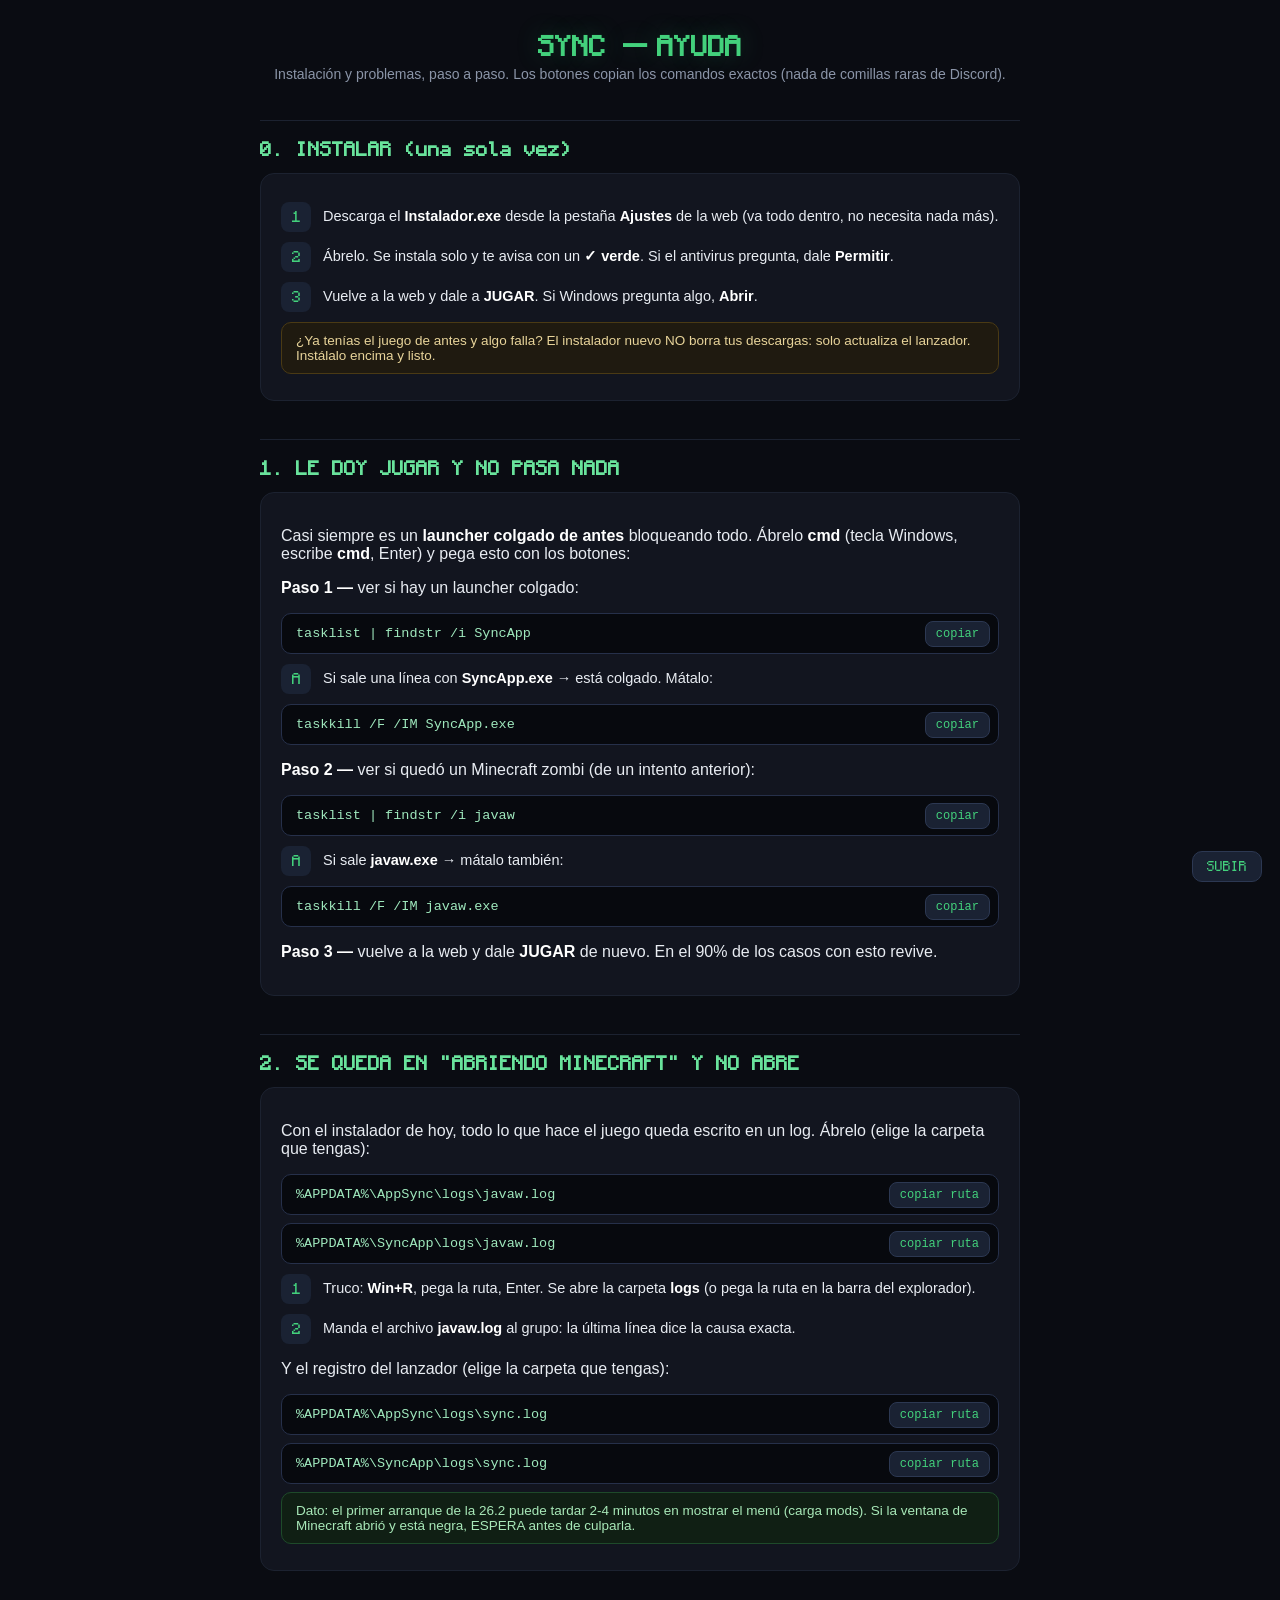
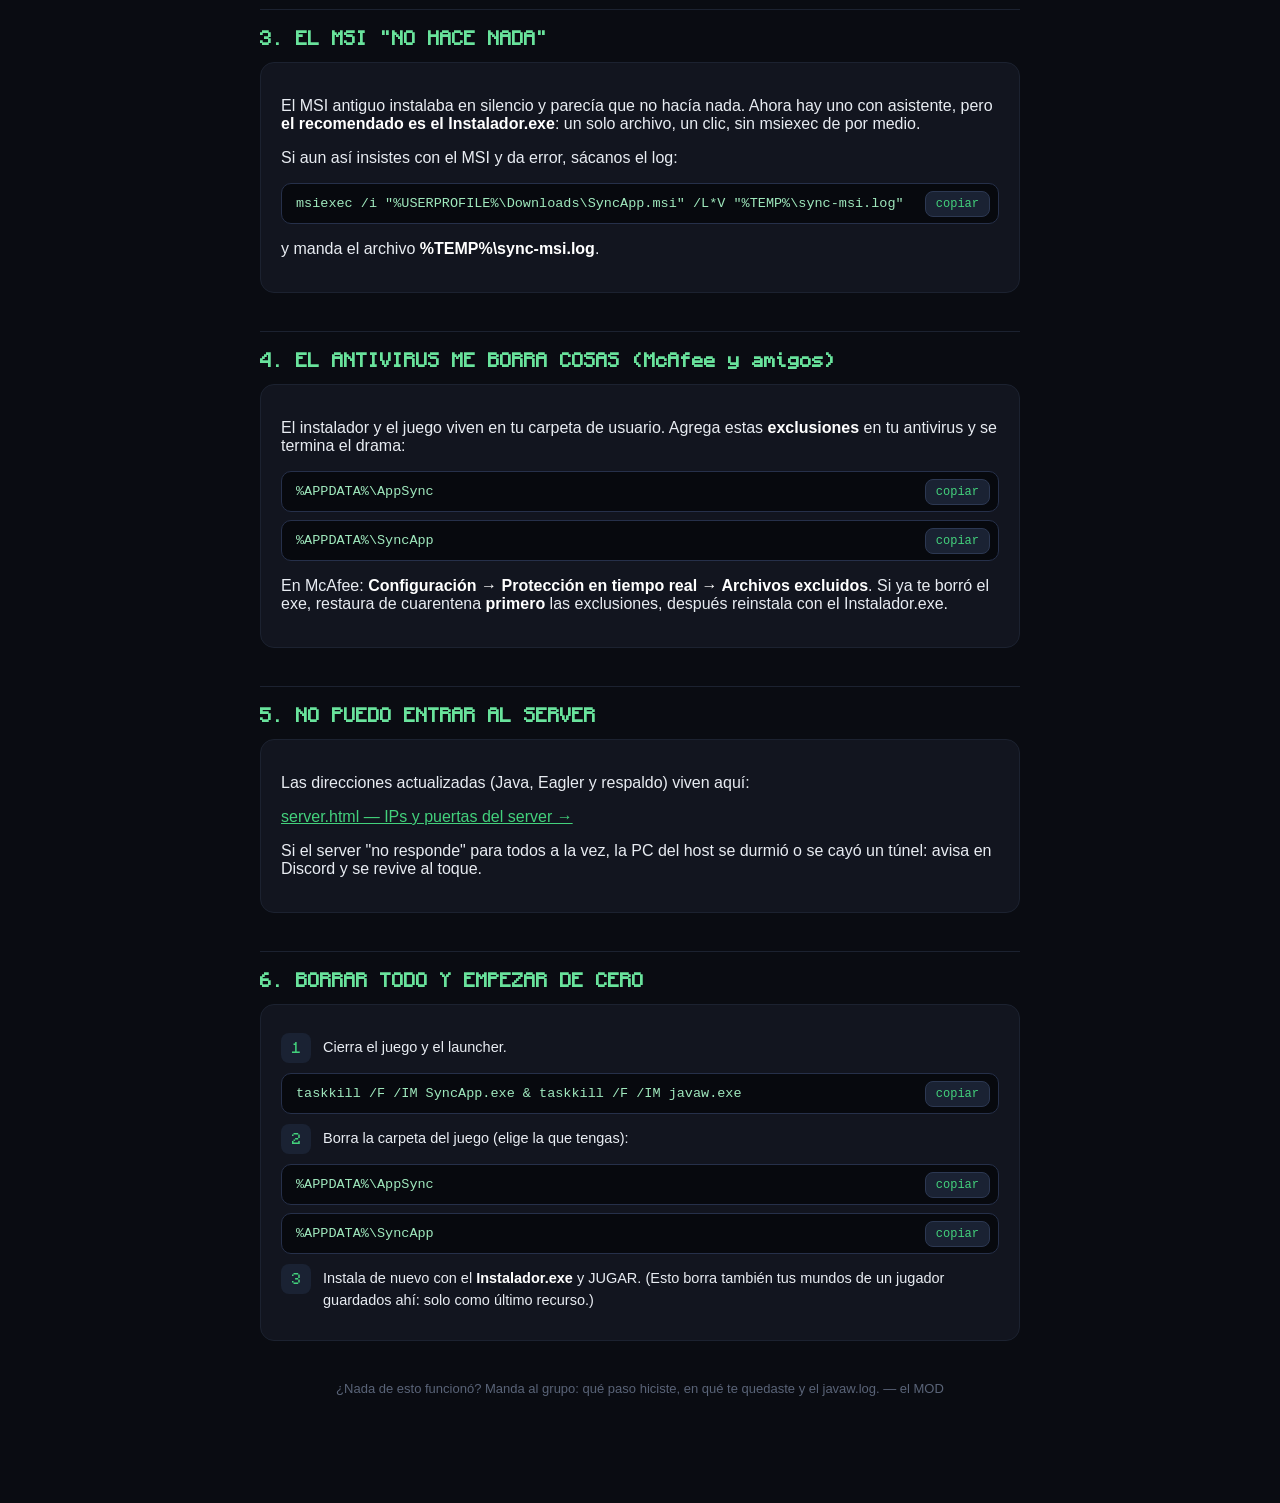
==== ayuda.html @ 110f5ae8 "pagina de ayuda con botones de copiar comando (adios comillas de discord)" ====
<!doctype html>
<html lang="es">
<head>
<meta charset="utf-8">
<meta name="viewport" content="width=device-width, initial-scale=1">
<title>Sync — Ayuda y solución de problemas</title>
<link rel="icon" href="data:image/svg+xml,%3Csvg xmlns='http://www.w3.org/2000/svg' viewBox='0 0 16 16'%3E%3Crect width='16' height='16' fill='%230a0c12'/%3E%3Crect x='2' y='2' width='12' height='12' fill='%2343d17c'/%3E%3Crect x='2' y='2' width='12' height='4' fill='%2369e39c'/%3E%3C/svg%3E">
<link rel="preconnect" href="https://fonts.gstatic.com" crossorigin>
<style>
  @font-face { font-family:'Monocraft'; src:url('fonts/Monocraft.otf') format('opentype'); font-display:swap; }
  * { box-sizing:border-box; }
  body { margin:0; padding:32px 16px 80px; background:#0a0c12; color:#e8ecf2;
         font-family:'Segoe UI',Arial,sans-serif; }
  .wrap { max-width:760px; margin:0 auto; }
  header { text-align:center; margin-bottom:34px; }
  h1 { font-family:'Monocraft',monospace; color:#43d17c; font-size:26px; margin:0 0 6px;
       text-shadow:0 0 24px rgba(67,209,124,.25); }
  header p { color:#8b95a8; margin:0; font-size:14px; }
  h2 { font-family:'Monocraft',monospace; color:#69e39c; font-size:18px; margin:38px 0 12px;
       padding-top:18px; border-top:1px solid #1c2230; }
  .card { background:#12151f; border:1px solid #1c2230; border-radius:14px; padding:18px 20px;
          margin:14px 0; }
  .paso { display:flex; gap:12px; align-items:flex-start; margin:10px 0; }
  .num { font-family:'Monocraft',monospace; background:#1a2233; color:#43d17c; border-radius:8px;
         min-width:30px; height:30px; display:flex; align-items:center; justify-content:center;
         font-size:14px; flex-shrink:0; }
  .paso p { margin:4px 0 0; font-size:14.5px; line-height:1.5; }
  b { color:#ffffff; }
  .cmd { position:relative; background:#07090e; border:1px solid #26304a; border-radius:10px;
         padding:12px 44px 12px 14px; margin:8px 0; font-family:Consolas,monospace;
         font-size:13.5px; color:#9fe8bd; word-break:break-all; }
  .copiar { position:absolute; right:8px; top:50%; transform:translateY(-50%);
            background:#1a2233; color:#43d17c; border:1px solid #2c3852; border-radius:8px;
            padding:5px 10px; cursor:pointer; font-size:12px; font-family:inherit; }
  .copiar:hover { background:#243050; }
  .copiar.ok { color:#7dffa9; border-color:#43d17c; }
  .aviso { background:#1f1a10; border:1px solid #4a3a14; border-radius:10px; padding:10px 14px;
           color:#e8d49a; font-size:13.5px; margin:8px 0; }
  .okv { background:#101f14; border:1px solid #1e4a2a; border-radius:10px; padding:10px 14px;
         color:#a8e8b8; font-size:13.5px; margin:8px 0; }
  a { color:#43d17c; }
  .top { position:fixed; right:18px; bottom:18px; background:#1a2233; color:#43d17c;
         border:1px solid #2c3852; border-radius:10px; padding:8px 14px; cursor:pointer;
         font-family:'Monocraft',monospace; font-size:12px; }
</style>
</head>
<body>
<div class="wrap">
  <header>
    <h1>SYNC — AYUDA</h1>
    <p>Instalación y problemas, paso a paso. Los botones copian los comandos exactos (nada de comillas raras de Discord).</p>
  </header>

  <h2>0. INSTALAR (una sola vez)</h2>
  <div class="card">
    <div class="paso"><div class="num">1</div><p>Descarga el <b>Instalador.exe</b> desde la pestaña <b>Ajustes</b> de la web (va todo dentro, no necesita nada más).</p></div>
    <div class="paso"><div class="num">2</div><p>Ábrelo. Se instala solo y te avisa con un <b>✓ verde</b>. Si el antivirus pregunta, dale <b>Permitir</b>.</p></div>
    <div class="paso"><div class="num">3</div><p>Vuelve a la web y dale a <b>JUGAR</b>. Si Windows pregunta algo, <b>Abrir</b>.</p></div>
    <div class="aviso">¿Ya tenías el juego de antes y algo falla? El instalador nuevo NO borra tus descargas: solo actualiza el lanzador. Instálalo encima y listo.</div>
  </div>

  <h2>1. LE DOY JUGAR Y NO PASA NADA</h2>
  <div class="card">
    <p>Casi siempre es un <b>launcher colgado de antes</b> bloqueando todo. Ábrelo <b>cmd</b> (tecla Windows, escribe <b>cmd</b>, Enter) y pega esto con los botones:</p>
    <p><b>Paso 1 —</b> ver si hay un launcher colgado:</p>
    <div class="cmd"><span class="txt">tasklist | findstr /i SyncApp</span><button class="copiar">copiar</button></div>
    <div class="paso"><div class="num">A</div><p>Si sale una línea con <b>SyncApp.exe</b> → está colgado. Mátalo:</p></div>
    <div class="cmd"><span class="txt">taskkill /F /IM SyncApp.exe</span><button class="copiar">copiar</button></div>
    <p><b>Paso 2 —</b> ver si quedó un Minecraft zombi (de un intento anterior):</p>
    <div class="cmd"><span class="txt">tasklist | findstr /i javaw</span><button class="copiar">copiar</button></div>
    <div class="paso"><div class="num">A</div><p>Si sale <b>javaw.exe</b> → mátalo también:</p></div>
    <div class="cmd"><span class="txt">taskkill /F /IM javaw.exe</span><button class="copiar">copiar</button></div>
    <p><b>Paso 3 —</b> vuelve a la web y dale <b>JUGAR</b> de nuevo. En el 90% de los casos con esto revive.</p>
  </div>

  <h2>2. SE QUEDA EN "ABRIENDO MINECRAFT" Y NO ABRE</h2>
  <div class="card">
    <p>Con el instalador de hoy, todo lo que hace el juego queda escrito en un log. Ábrelo (elige la carpeta que tengas):</p>
    <div class="cmd"><span class="txt">%APPDATA%\AppSync\logs\javaw.log</span><button class="copiar">copiar ruta</button></div>
    <div class="cmd"><span class="txt">%APPDATA%\SyncApp\logs\javaw.log</span><button class="copiar">copiar ruta</button></div>
    <div class="paso"><div class="num">1</div><p>Truco: <b>Win+R</b>, pega la ruta, Enter. Se abre la carpeta <b>logs</b> (o pega la ruta en la barra del explorador).</p></div>
    <div class="paso"><div class="num">2</div><p>Manda el archivo <b>javaw.log</b> al grupo: la última línea dice la causa exacta.</p></div>
    <p>Y el registro del lanzador (elige la carpeta que tengas):</p>
    <div class="cmd"><span class="txt">%APPDATA%\AppSync\logs\sync.log</span><button class="copiar">copiar ruta</button></div>
    <div class="cmd"><span class="txt">%APPDATA%\SyncApp\logs\sync.log</span><button class="copiar">copiar ruta</button></div>
    <div class="okv">Dato: el primer arranque de la 26.2 puede tardar 2-4 minutos en mostrar el menú (carga mods). Si la ventana de Minecraft abrió y está negra, ESPERA antes de culparla.</div>
  </div>

  <h2>3. EL MSI "NO HACE NADA"</h2>
  <div class="card">
    <p>El MSI antiguo instalaba en silencio y parecía que no hacía nada. Ahora hay uno con asistente, pero <b>el recomendado es el Instalador.exe</b>: un solo archivo, un clic, sin msiexec de por medio.</p>
    <p>Si aun así insistes con el MSI y da error, sácanos el log:</p>
    <div class="cmd"><span class="txt">msiexec /i "%USERPROFILE%\Downloads\SyncApp.msi" /L*V "%TEMP%\sync-msi.log"</span><button class="copiar">copiar</button></div>
    <p>y manda el archivo <b>%TEMP%\sync-msi.log</b>.</p>
  </div>

  <h2>4. EL ANTIVIRUS ME BORRA COSAS (McAfee y amigos)</h2>
  <div class="card">
    <p>El instalador y el juego viven en tu carpeta de usuario. Agrega estas <b>exclusiones</b> en tu antivirus y se termina el drama:</p>
    <div class="cmd"><span class="txt">%APPDATA%\AppSync</span><button class="copiar">copiar</button></div>
    <div class="cmd"><span class="txt">%APPDATA%\SyncApp</span><button class="copiar">copiar</button></div>
    <p>En McAfee: <b>Configuración → Protección en tiempo real → Archivos excluidos</b>. Si ya te borró el exe, restaura de cuarentena <b>primero</b> las exclusiones, después reinstala con el Instalador.exe.</p>
  </div>

  <h2>5. NO PUEDO ENTRAR AL SERVER</h2>
  <div class="card">
    <p>Las direcciones actualizadas (Java, Eagler y respaldo) viven aquí:</p>
    <p><a href="server.html">server.html — IPs y puertas del server →</a></p>
    <p>Si el server "no responde" para todos a la vez, la PC del host se durmió o se cayó un túnel: avisa en Discord y se revive al toque.</p>
  </div>

  <h2>6. BORRAR TODO Y EMPEZAR DE CERO</h2>
  <div class="card">
    <div class="paso"><div class="num">1</div><p>Cierra el juego y el launcher.</p></div>
    <div class="cmd"><span class="txt">taskkill /F /IM SyncApp.exe &amp; taskkill /F /IM javaw.exe</span><button class="copiar">copiar</button></div>
    <div class="paso"><div class="num">2</div><p>Borra la carpeta del juego (elige la que tengas):</p></div>
    <div class="cmd"><span class="txt">%APPDATA%\AppSync</span><button class="copiar">copiar</button></div>
    <div class="cmd"><span class="txt">%APPDATA%\SyncApp</span><button class="copiar">copiar</button></div>
    <div class="paso"><div class="num">3</div><p>Instala de nuevo con el <b>Instalador.exe</b> y JUGAR. (Esto borra también tus mundos de un jugador guardados ahí: solo como último recurso.)</p></div>
  </div>

  <p style="text-align:center;margin-top:40px;color:#5a6478;font-size:13px;">
    ¿Nada de esto funcionó? Manda al grupo: qué paso hiciste, en qué te quedaste y el javaw.log. — el MOD
  </p>
</div>
<button class="top" onclick="scrollTo({top:0,behavior:'smooth'})">SUBIR</button>
<script>
  document.querySelectorAll('.copiar').forEach(function(b){
    b.addEventListener('click', function(){
      var texto = b.parentElement.querySelector('.txt').innerText;
      function listo(){ b.textContent='copiado ✓'; b.classList.add('ok');
        setTimeout(function(){ b.textContent='copiar'; b.classList.remove('ok'); }, 1600); }
      if (navigator.clipboard && navigator.clipboard.writeText) {
        navigator.clipboard.writeText(texto).then(listo).catch(function(){ fallback(texto); listo(); });
      } else { fallback(texto); listo(); }
    });
  });
  function fallback(t){
    var ta = document.createElement('textarea'); ta.value = t;
    document.body.appendChild(ta); ta.select();
    try { document.execCommand('copy'); } catch(e){}
    document.body.removeChild(ta);
  }
</script>
</body>
</html>
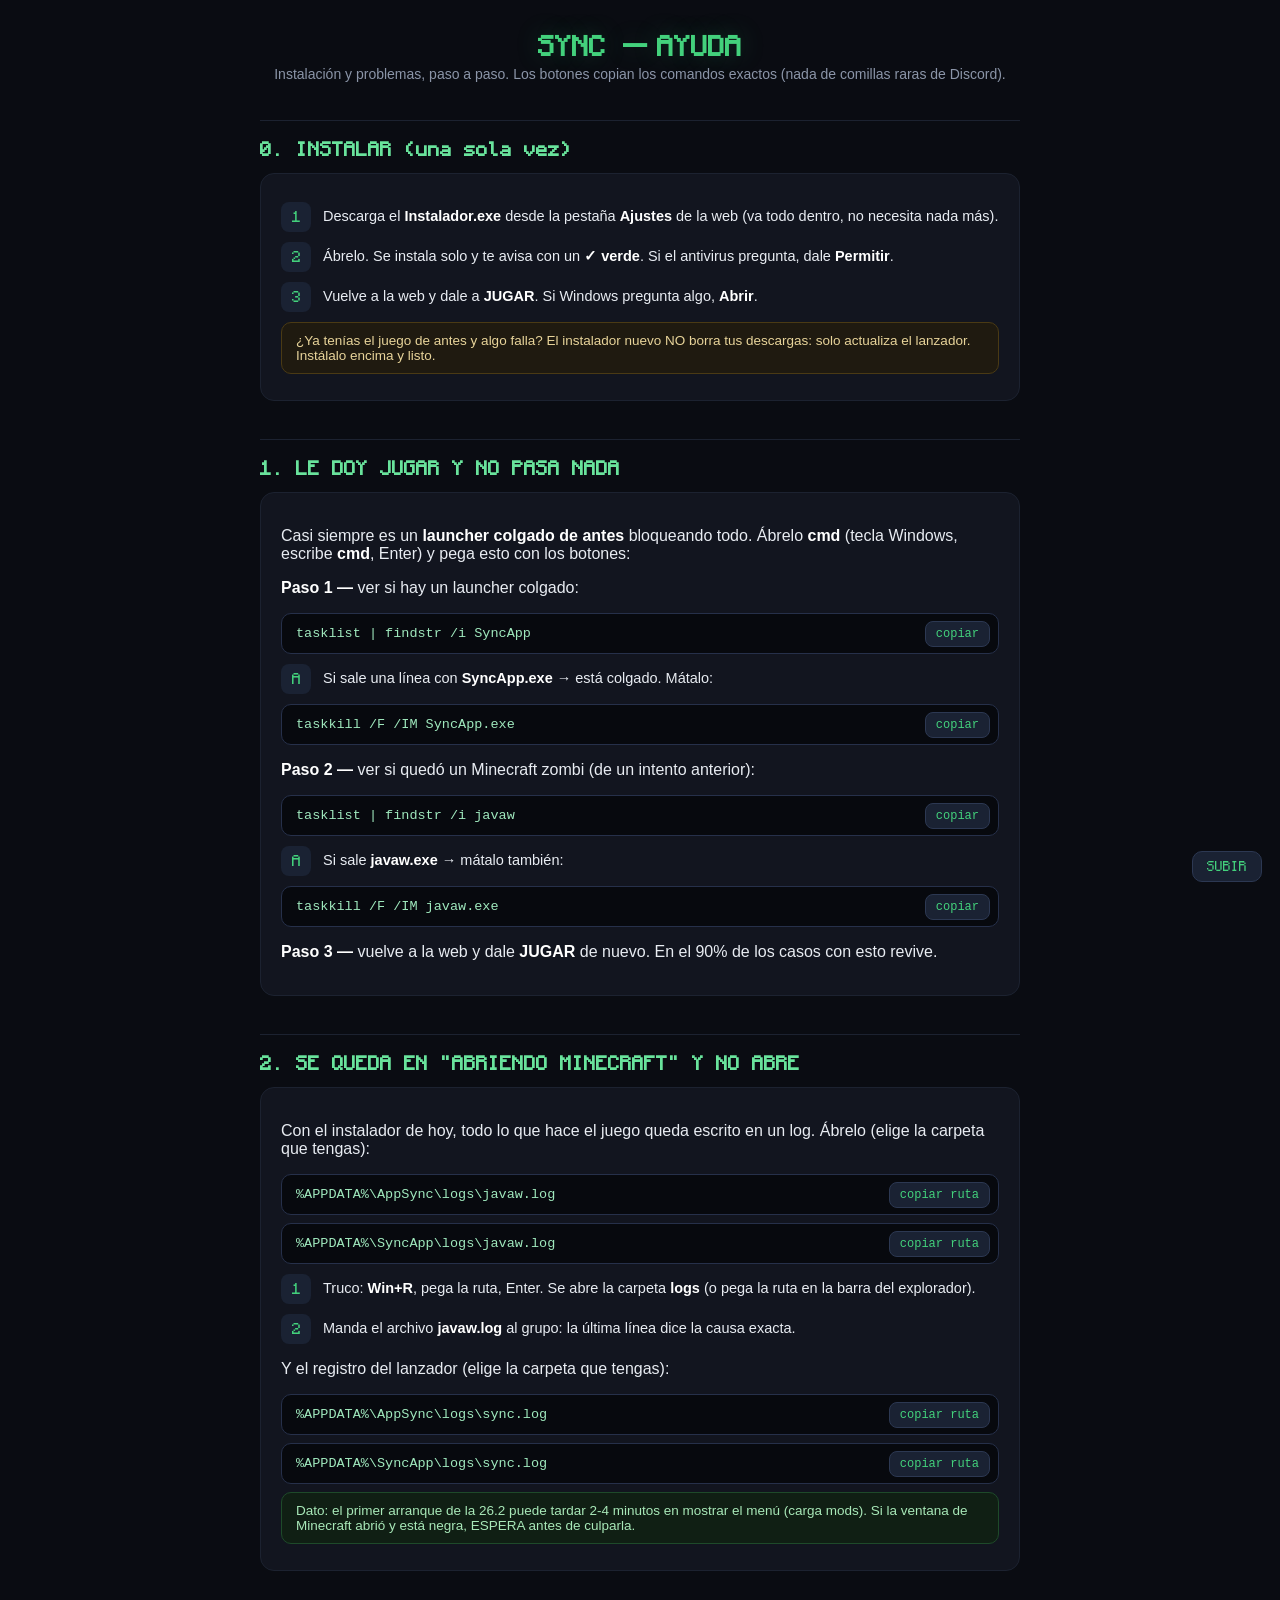
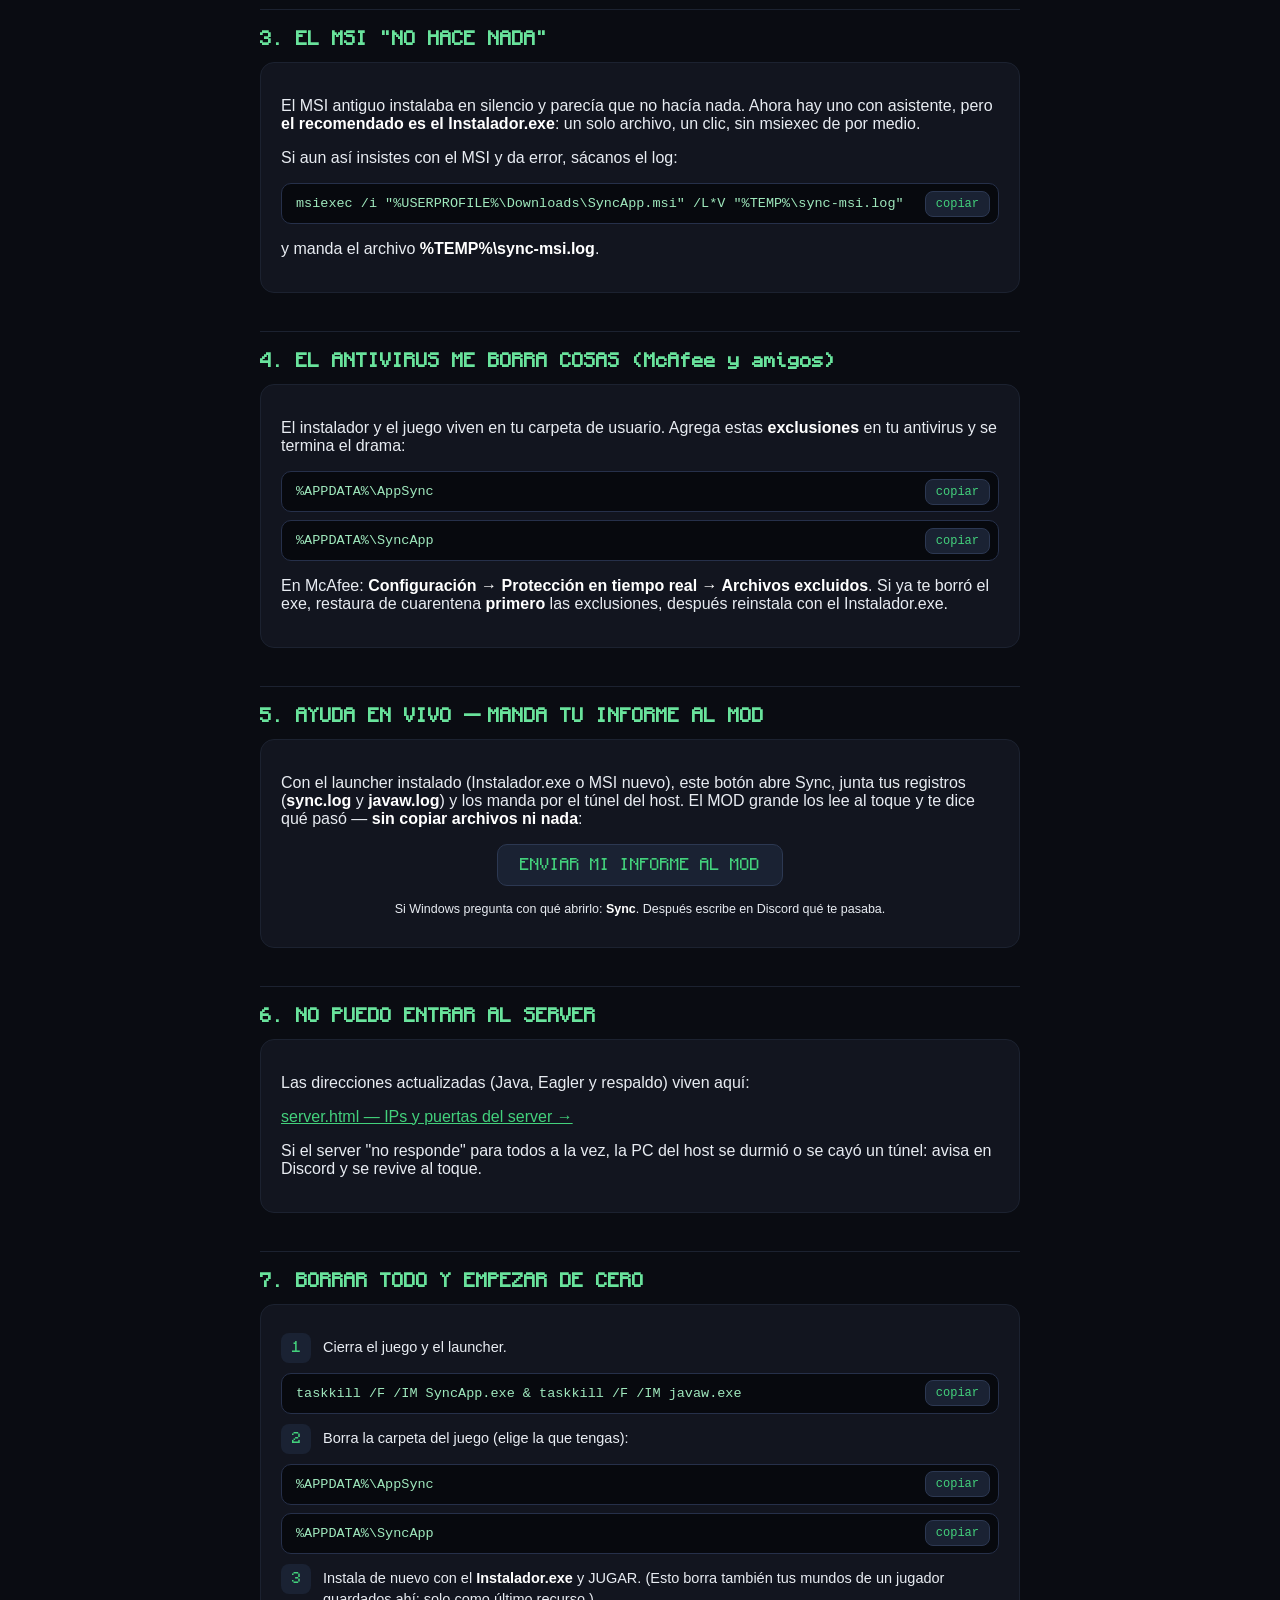
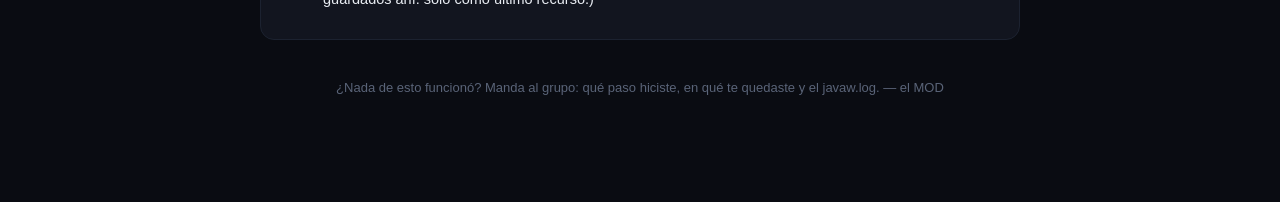
==== commit 2e84525d: "informe de diagnostico por cloudflare: SyncApp lee panel.json y manda logs al panel (mcq://informe)" ====
--- a/ayuda.html
+++ b/ayuda.html
@@ -102,14 +102,27 @@
     <p>En McAfee: <b>Configuración → Protección en tiempo real → Archivos excluidos</b>. Si ya te borró el exe, restaura de cuarentena <b>primero</b> las exclusiones, después reinstala con el Instalador.exe.</p>
   </div>
 
-  <h2>5. NO PUEDO ENTRAR AL SERVER</h2>
+  <h2>5. AYUDA EN VIVO — MANDA TU INFORME AL MOD</h2>
+  <div class="card">
+    <p>Con el launcher instalado (Instalador.exe o MSI nuevo), este botón abre Sync, junta tus registros
+       (<b>sync.log</b> y <b>javaw.log</b>) y los manda por el túnel del host. El MOD grande los lee al toque
+       y te dice qué pasó — <b>sin copiar archivos ni nada</b>:</p>
+    <p style="text-align:center;margin:16px 0;">
+      <a href="mcq://informe" class="btn" style="display:inline-block;background:#1a2233;border:1px solid #2c3852;
+         color:#43d17c;border-radius:10px;padding:12px 22px;font-family:'Monocraft',monospace;
+         text-decoration:none;font-size:15px;">ENVIAR MI INFORME AL MOD</a>
+    </p>
+    <p style="text-align:center;font-size:12.5px;">Si Windows pregunta con qué abrirlo: <b>Sync</b>. Después escribe en Discord qué te pasaba.</p>
+  </div>
+
+  <h2>6. NO PUEDO ENTRAR AL SERVER</h2>
   <div class="card">
     <p>Las direcciones actualizadas (Java, Eagler y respaldo) viven aquí:</p>
     <p><a href="server.html">server.html — IPs y puertas del server →</a></p>
     <p>Si el server "no responde" para todos a la vez, la PC del host se durmió o se cayó un túnel: avisa en Discord y se revive al toque.</p>
   </div>
 
-  <h2>6. BORRAR TODO Y EMPEZAR DE CERO</h2>
+  <h2>7. BORRAR TODO Y EMPEZAR DE CERO</h2>
   <div class="card">
     <div class="paso"><div class="num">1</div><p>Cierra el juego y el launcher.</p></div>
     <div class="cmd"><span class="txt">taskkill /F /IM SyncApp.exe &amp; taskkill /F /IM javaw.exe</span><button class="copiar">copiar</button></div>
